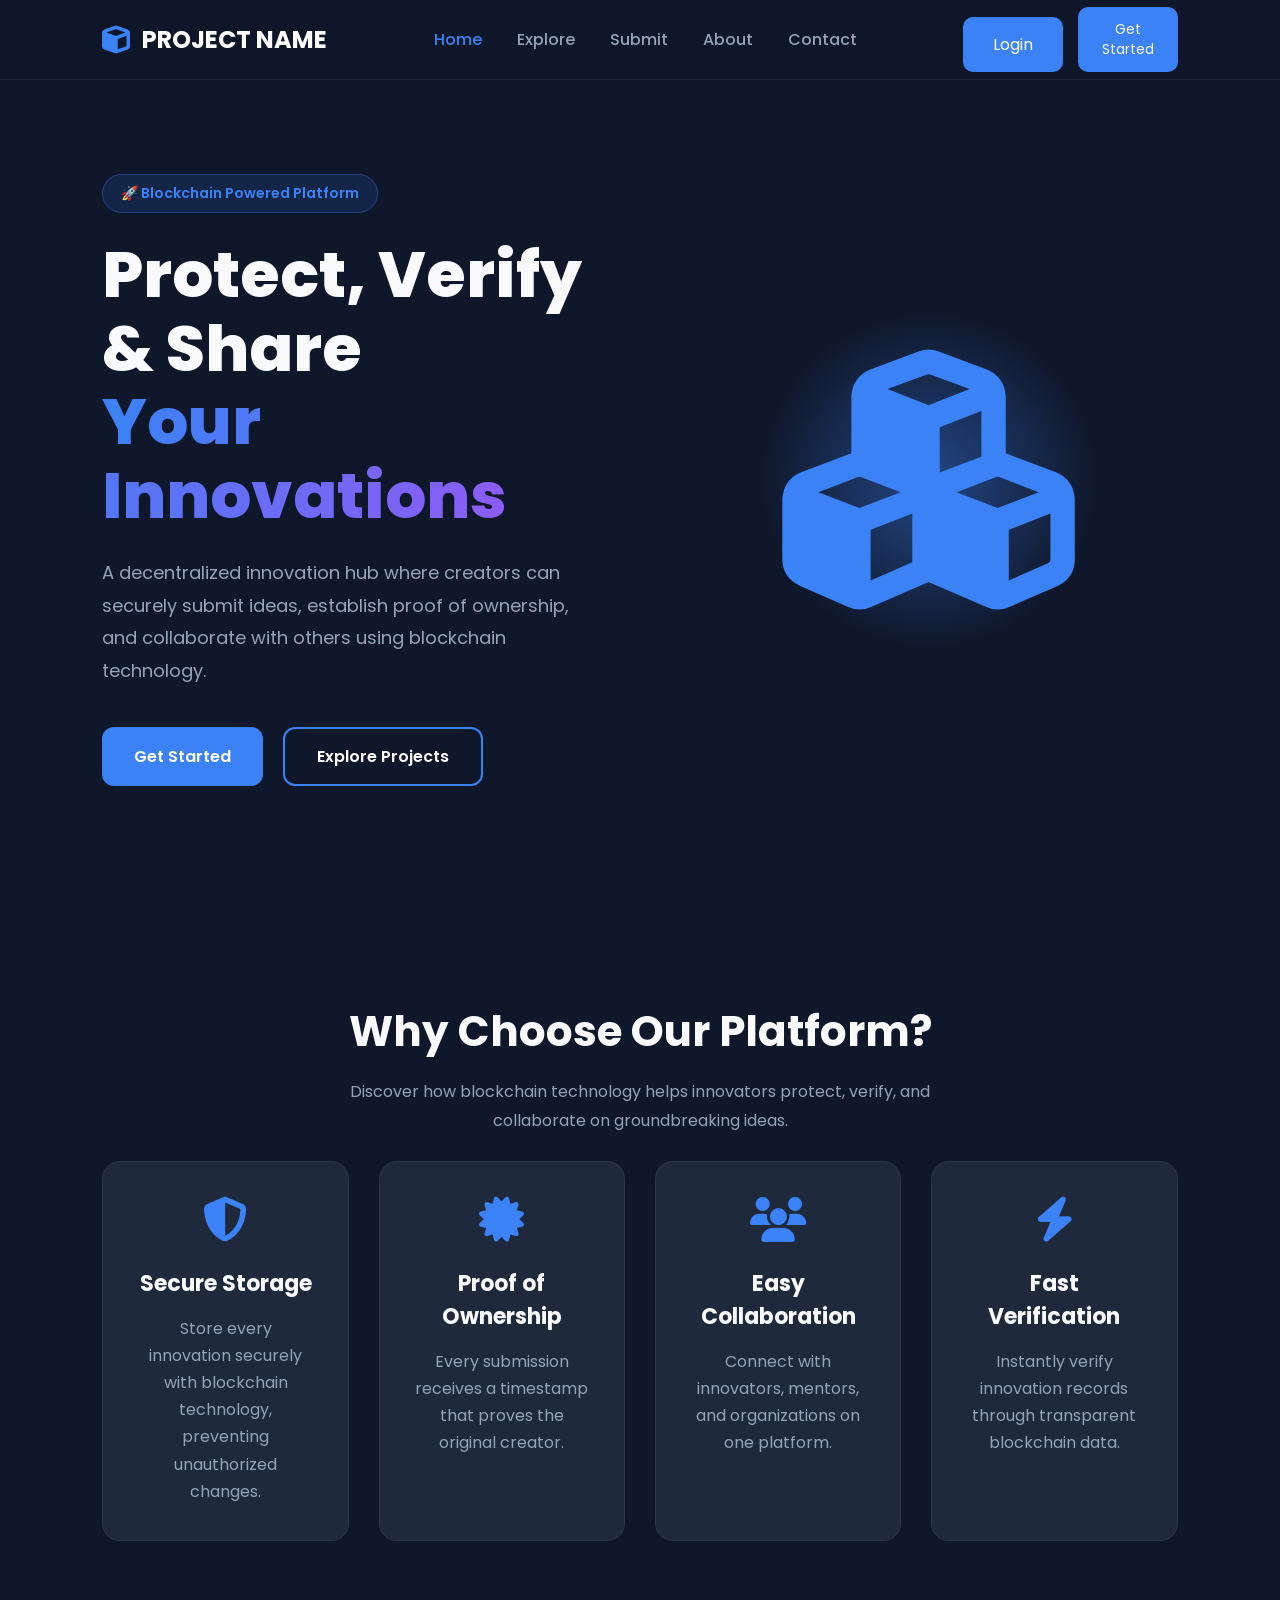
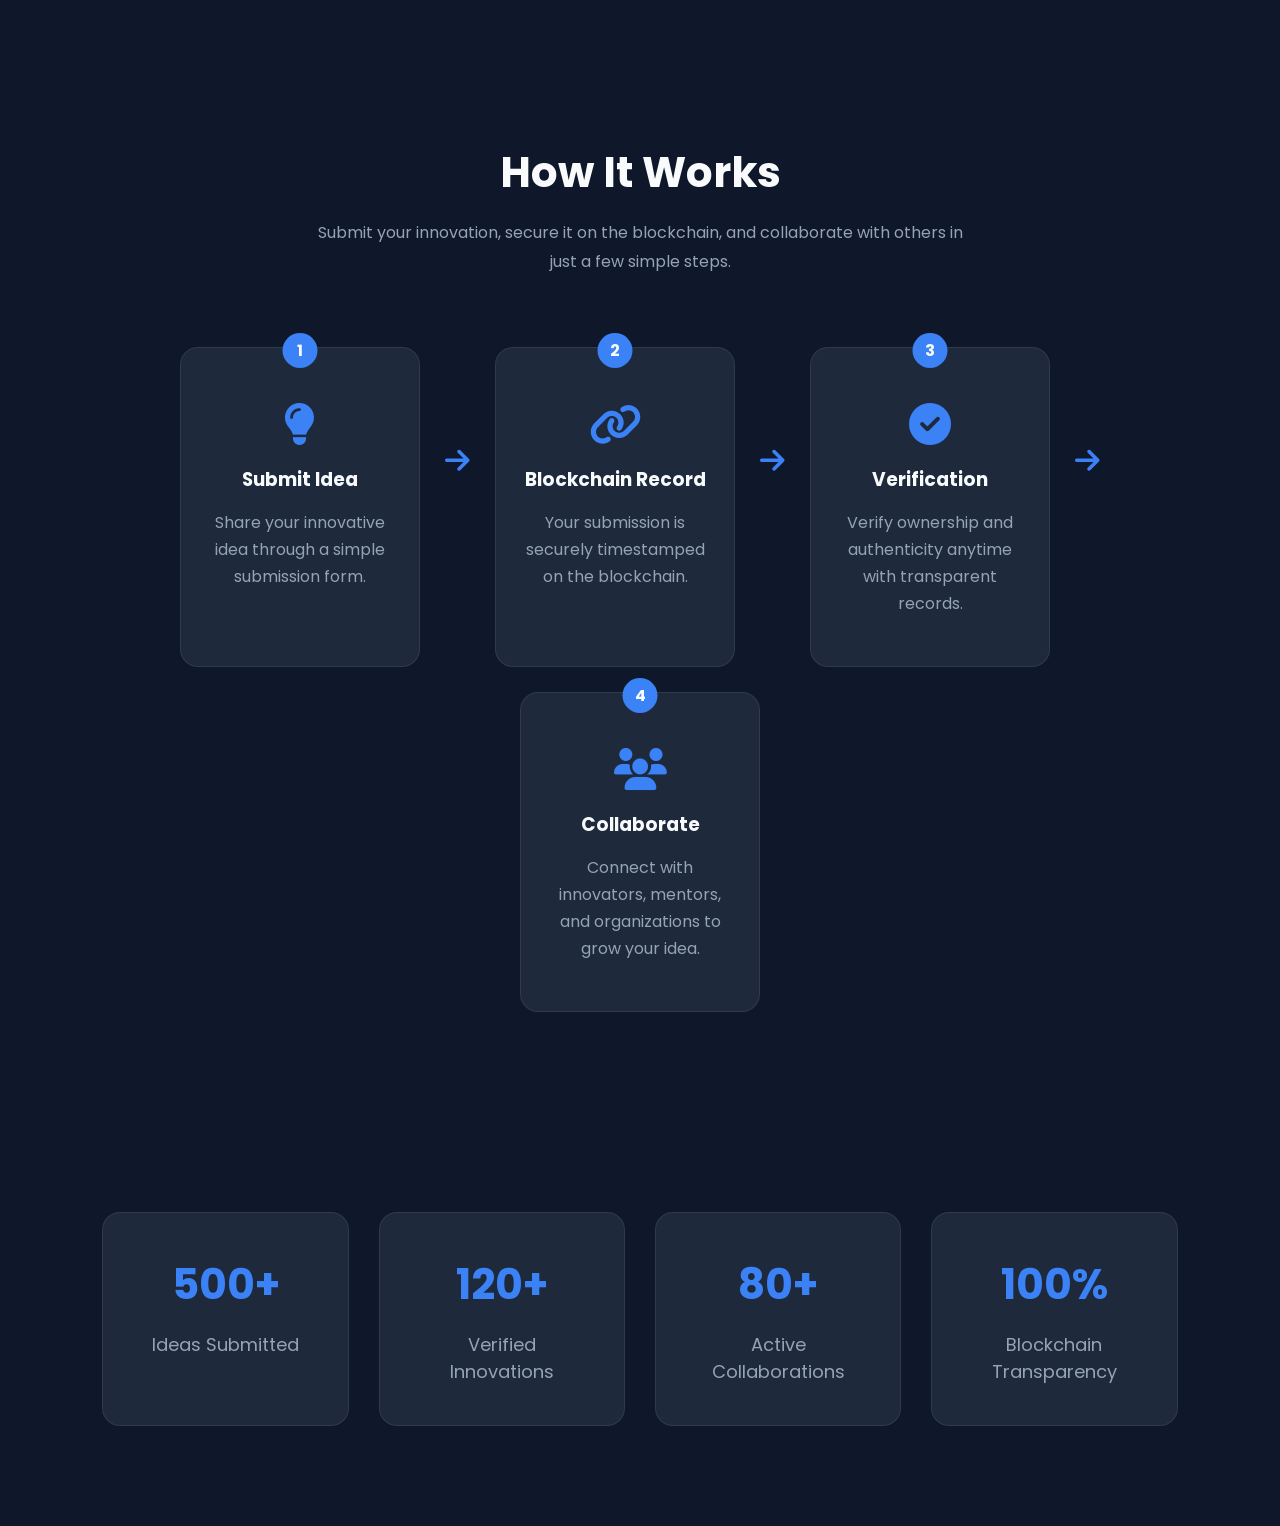
==== index.html @ 3f0844b4 "Update index.html" ====
<!DOCTYPE html>
<html lang="en">

<head>

    <meta charset="UTF-8">
    <meta name="viewport" content="width=device-width, initial-scale=1.0">

    <title>PROJECT NAME</title>

    <!-- Google Font -->
    <link rel="preconnect" href="https://fonts.googleapis.com">
    <link rel="preconnect" href="https://fonts.gstatic.com" crossorigin>

    <link href="https://fonts.googleapis.com/css2?family=Poppins:wght@300;400;500;600;700;800&display=swap" rel="stylesheet">

    <!-- Font Awesome -->
    <link rel="stylesheet"
        href="https://cdnjs.cloudflare.com/ajax/libs/font-awesome/6.7.2/css/all.min.css">
    <link rel="stylesheet" href="style.css">

</head>

<body>

    <!-- ==========================
            HEADER
    =========================== -->

    <header>

        <nav class="navbar">

            <div class="logo">

                <i class="fa-solid fa-cube"></i>

                <h2>PROJECT NAME</h2>

            </div>

            <ul class="nav-links">

                <li><a href="#" class="active">Home</a></li>

                <li><a href="#">Explore</a></li>

                <li><a href="#">Submit</a></li>

                <li><a href="#">About</a></li>

                <li><a href="details.html">Contact</a></li>

            </ul>

            <div class="nav-buttons">

                <button class="login-btn">
                    Login
                </button>

                <button class="get-started-btn">
                    Get Started
                </button>

            </div>

        </nav>

    </header>

    <!-- ==========================
            MAIN
    =========================== -->

    <main>

        <section class="hero">

            <div class="hero-content">

                <p class="hero-tag">
                    🚀 Blockchain Powered Platform
                </p>

                <h1>
                    Protect, Verify & Share
                    <br>
                    <span>Your Innovations</span>
                </h1>

                <p class="hero-description">
                    A decentralized innovation hub where creators can securely
                    submit ideas, establish proof of ownership, and collaborate
                    with others using blockchain technology.
                </p>

                <div class="hero-buttons">

                    <button class="primary-btn">
                        Get Started
                    </button>

                    <button class="secondary-btn">
                        Explore Projects
                    </button>

                </div>

            </div>

            <div class="hero-image">

                <i class="fa-solid fa-cubes"></i>

            </div>

        </section>
    <!-- ==========================
        FEATURES
========================== -->

<section class="features">

    <div class="section-title">

        <h2>Why Choose Our Platform?</h2>

        <p>
            Discover how blockchain technology helps innovators protect,
            verify, and collaborate on groundbreaking ideas.
        </p>

    </div>

    <div class="feature-grid">

        <div class="feature-card">

            <i class="fa-solid fa-shield-halved"></i>

            <h3>Secure Storage</h3>

            <p>
                Store every innovation securely with blockchain technology,
                preventing unauthorized changes.
            </p>

        </div>

        <div class="feature-card">

            <i class="fa-solid fa-certificate"></i>

            <h3>Proof of Ownership</h3>

            <p>
                Every submission receives a timestamp that proves the original creator.
            </p>

        </div>

        <div class="feature-card">

            <i class="fa-solid fa-users"></i>

            <h3>Easy Collaboration</h3>

            <p>
                Connect with innovators, mentors, and organizations on one platform.
            </p>

        </div>

        <div class="feature-card">

            <i class="fa-solid fa-bolt"></i>

            <h3>Fast Verification</h3>

            <p>
                Instantly verify innovation records through transparent blockchain data.
            </p>

        </div>

    </div>

</section>

<!-- ==========================
        HOW IT WORKS
========================== -->

<section class="how-it-works">

    <div class="section-title">

        <h2>How It Works</h2>

        <p>
            Submit your innovation, secure it on the blockchain, and collaborate
            with others in just a few simple steps.
        </p>

    </div>

    <div class="steps">

        <div class="step">

            <div class="step-number">1</div>

            <i class="fa-solid fa-lightbulb"></i>

            <h3>Submit Idea</h3>

            <p>
                Share your innovative idea through a simple submission form.
            </p>

        </div>

        <div class="step-arrow">
            <i class="fa-solid fa-arrow-right"></i>
        </div>

        <div class="step">

            <div class="step-number">2</div>

            <i class="fa-solid fa-link"></i>

            <h3>Blockchain Record</h3>

            <p>
                Your submission is securely timestamped on the blockchain.
            </p>

        </div>

        <div class="step-arrow">
            <i class="fa-solid fa-arrow-right"></i>
        </div>

        <div class="step">

            <div class="step-number">3</div>

            <i class="fa-solid fa-check-circle"></i>

            <h3>Verification</h3>

            <p>
                Verify ownership and authenticity anytime with transparent records.
            </p>

        </div>

        <div class="step-arrow">
            <i class="fa-solid fa-arrow-right"></i>
        </div>

        <div class="step">

            <div class="step-number">4</div>

            <i class="fa-solid fa-users"></i>

            <h3>Collaborate</h3>

            <p>
                Connect with innovators, mentors, and organizations to grow your idea.
            </p>

        </div>

    </div>

</section>

<!-- ==========================
        STATISTICS
========================== -->

<section class="stats">

    <div class="stat-card">

        <h2>500+</h2>

        <p>Ideas Submitted</p>

    </div>

    <div class="stat-card">

        <h2>120+</h2>

        <p>Verified Innovations</p>

    </div>

    <div class="stat-card">

        <h2>80+</h2>

        <p>Active Collaborations</p>

    </div>

    <div class="stat-card">

        <h2>100%</h2>

        <p>Blockchain Transparency</p>

    </div>

</section>

    </main>

    <!-- JavaScript -->

    <script src="js/script.js"></script>
    <script src="js/navbar.js"></script>

</body>

</html>
---- style.css ----
/* ==================== STYLE.CSS ==================== */

/* ==========================
   GOOGLE FONT
========================== */
@import url('https://fonts.googleapis.com/css2?family=Poppins:wght@300;400;500;600;700&display=swap');

/* ==========================
   RESET
========================== */
*{
    margin:0;
    padding:0;
    box-sizing:border-box;
}

/* ==========================
   ROOT VARIABLES
========================== */
:root{

    /* Colors */
    --primary:#3B82F6;
    --primary-dark:#2563EB;
    --secondary:#8B5CF6;

    --background:#0F172A;
    --surface:#1E293B;
    --card:#273549;

    --white:#FFFFFF;
    --text:#F8FAFC;
    --text-light:#94A3B8;

    --success:#22C55E;
    --warning:#F59E0B;
    --danger:#EF4444;

    /* Border Radius */
    --radius-sm:8px;
    --radius-md:12px;
    --radius-lg:18px;

    /* Shadow */
    --shadow:0 10px 30px rgba(0,0,0,0.25);
}

/* ==========================
   BODY
========================== */
body{
    font-family:'Poppins',sans-serif;
    background:var(--background);
    color:var(--text);
    overflow-x:hidden;
}

/* ==========================
   GLOBAL ELEMENTS
========================== */
a{
    text-decoration:none;
    color:inherit;
}

img{
    max-width:100%;
    display:block;
}

button{
    font-family:inherit;
    cursor:pointer;
    border:none;
}

ul{
    list-style:none;
}

section{
    padding:100px 8%;
}

.container{
    max-width:1400px;
    margin:auto;
}

/* ==================== NAVBAR.CSS ==================== */

/* ===========================
        NAVBAR
=========================== */

.navbar{

    width:100%;
    height:80px;

    position:fixed;
    top:0;
    left:0;
    z-index:1000;

    display:flex;
    justify-content:space-between;
    align-items:center;

    padding:0 8%;

    background:rgba(15,23,42,0.85);

    backdrop-filter:blur(15px);

    border-bottom:1px solid rgba(255,255,255,0.08);

}

/* ===========================
        LOGO
=========================== */

.logo{

    display:flex;
    align-items:center;
    gap:12px;

    cursor:pointer;

}

.logo i{

    font-size:28px;

    color:var(--primary);

}

.logo h2{

    font-size:24px;

    font-weight:700;

    color:var(--white);

}

/* ===========================
      NAV LINKS
=========================== */

.nav-links{

    display:flex;
    align-items:center;
    gap:35px;

}

.nav-links li{

    list-style:none;

}

.nav-links a{

    text-decoration:none;

    color:var(--text-light);

    font-size:16px;

    font-weight:500;

    transition:0.3s ease;

}

.nav-links a:hover{

    color:var(--primary);

}

.nav-links .active{

    color:var(--primary);

}

/* ===========================
      BUTTONS
=========================== */

.nav-buttons{

    display:flex;
    gap:15px;

}

.login-btn{

    padding:10px 24px;

    border:2px solid var(--primary);

    border-radius:10px;

    background:transparent;

    color:var(--white);

    transition:.3s;

}

.login-btn:hover{

    background:var(--primary);

}

.get-started-btn{

    padding:10px 24px;

    background:var(--primary);

    color:var(--white);

    border:none;

    border-radius:10px;

    transition:.3s;

}

.get-started-btn:hover{

    background:var(--primary-dark);

    transform:translateY(-2px);

}

/* ==================== HERO.CSS ==================== */

/* ==========================
        HERO SECTION
========================== */

.hero{
    min-height:100vh;
    padding:120px 8% 60px;

    display:flex;
    align-items:center;
    justify-content:space-between;

    gap:80px;

    position:relative;
}

.hero-content{
    flex:1;
}

.hero-tag{

    display:inline-block;

    padding:8px 18px;

    background:rgba(59,130,246,.15);

    color:var(--primary);

    border:1px solid rgba(59,130,246,.3);

    border-radius:50px;

    margin-bottom:25px;

    font-size:14px;

    font-weight:600;
}

.hero h1{

    font-size:64px;

    line-height:1.15;

    margin-bottom:25px;

    font-weight:800;
}

.hero h1 span{

    background:linear-gradient(90deg,#3B82F6,#8B5CF6);

    -webkit-background-clip:text;

    -webkit-text-fill-color:transparent;
}

.hero-description{

    max-width:620px;

    font-size:18px;

    line-height:1.8;

    color:var(--text-light);

    margin-bottom:40px;
}

.hero-buttons{

    display:flex;

    gap:20px;
}

.primary-btn,
.secondary-btn{

    padding:15px 32px;

    border-radius:12px;

    font-size:16px;

    font-weight:600;

    transition:.3s;
}

.primary-btn{

    background:var(--primary);

    color:white;
}

.primary-btn:hover{

    background:var(--primary-dark);

    transform:translateY(-4px);
}

.secondary-btn{

    background:transparent;

    color:white;

    border:2px solid var(--primary);
}

.secondary-btn:hover{

    background:var(--primary);

    transform:translateY(-4px);
}

/* Right Side */

.hero-image{

    flex:1;

    display:flex;

    justify-content:center;

    align-items:center;

    position:relative;
}

.hero-image::before{

    content:"";

    position:absolute;

    width:340px;

    height:340px;

    border-radius:50%;

    background:radial-gradient(circle,
    rgba(59,130,246,.45),
    transparent 70%);

    animation:glowPulse 4s ease-in-out infinite;

}


.hero-image i{

    font-size:260px;

    color:var(--primary);

    position:relative;

    animation:float 4s ease-in-out infinite;

}

/* Floating Animation */

@keyframes float{

    0%{
        transform: translateY(0px);
    }

    50%{
        transform: translateY(-18px);
    }

    100%{
        transform: translateY(0px);
    }

}

@keyframes glowPulse{

    0%,100%{

        transform:scale(1);

        opacity:.35;

    }

    50%{

        transform:scale(1.15);

        opacity:.65;

    }

}



/* ==================== FEATURES.CSS ==================== */

/* ==========================
        FEATURES
========================== */

.features{

    padding:100px 8%;

}

.section-title{

    text-align:center;

    margin-bottom:70px;

}

.section-title h2{

    font-size:42px;

    margin-bottom:15px;

}

.section-title p{

    color:var(--text-light);

    max-width:650px;

    margin:auto;

    line-height:1.8;

}

.feature-grid{

    display:grid;

    grid-template-columns:repeat(4,1fr);

    gap:30px;

}

.feature-card{

    background:var(--surface);

    padding:35px;

    border-radius:18px;

    text-align:center;

    transition:.35s;

    border:1px solid rgba(255,255,255,.06);

}

.feature-card:hover{

    transform:translateY(-10px);

    border-color:var(--primary);

    box-shadow:0 15px 40px rgba(0,0,0,.25);

}

.feature-card i{

    font-size:45px;

    color:var(--primary);

    margin-bottom:25px;

}

.feature-card h3{

    margin-bottom:15px;

    font-size:22px;

}

.feature-card p{

    color:var(--text-light);

    line-height:1.7;

}

/* ==================== HOW-IT-WORKS.CSS ==================== */

/* ==========================
      HOW IT WORKS
========================== */

.how-it-works{

    padding:100px 8%;

}

.steps{

    display:flex;

    justify-content:center;

    align-items:flex-start;

    gap:25px;

    margin-top:70px;

    flex-wrap:wrap;

}

.step{

    width:240px;

    min-height:320px;

    background:var(--surface);

    padding:35px 25px;

    border-radius:18px;

    text-align:center;

    position:relative;

    transition:.3s;

    border:1px solid rgba(255,255,255,.08);

}

.step:hover{

    transform:translateY(-8px);

    border-color:var(--primary);

}

.step-number{

    position:absolute;

    top:-15px;

    left:50%;

    transform:translateX(-50%);

    width:35px;

    height:35px;

    border-radius:50%;

    background:var(--primary);

    display:flex;

    align-items:center;

    justify-content:center;

    font-weight:700;

}

.step i{

    font-size:42px;

    color:var(--primary);

    margin:20px 0;

}

.step h3{

    margin-bottom:15px;

}

.step p{

    color:var(--text-light);

    line-height:1.7;

}

.step-arrow{

    display:flex;

    align-items:center;

    justify-content:center;

    font-size:28px;

    color:var(--primary);

    margin-top:100px;

}

/* ==================== STATS.CSS ==================== */

/* ==========================
        STATISTICS
========================== */

.stats{

    padding:100px 8%;

    display:grid;

    grid-template-columns:repeat(4,1fr);

    gap:30px;

}

.stat-card{

    background:var(--surface);

    border-radius:18px;

    padding:40px;

    text-align:center;

    border:1px solid rgba(255,255,255,.08);

    transition:.3s;

}

.stat-card:hover{

    transform:translateY(-8px);

    border-color:var(--primary);

}

.stat-card h2{

    font-size:42px;

    color:var(--primary);

    margin-bottom:15px;

}

.stat-card p{

    color:var(--text-light);

    font-size:18px;

}

/* ==================== LOGIN.CSS ==================== */

.login-container{

    min-height:100vh;

    display:flex;

    justify-content:center;

    align-items:center;

    background:var(--background);

}

.login-card{

    width:420px;

    background:var(--surface);

    padding:45px;

    border-radius:18px;

    border:1px solid rgba(255,255,255,.08);

    text-align:center;

}

.login-card h1{

    margin-bottom:10px;

}

.login-card p{

    color:var(--text-light);

    margin-bottom:30px;

}

.input-box{

    text-align:left;

    margin-bottom:20px;

}

.input-box label{

    display:block;

    margin-bottom:8px;

}

.input-box input{

    width:100%;

    padding:14px;

    border-radius:10px;

    border:none;

    background:#2b3b52;

    color:white;

    outline:none;

}

.login-btn{

    width:100%;

    padding:15px;

    margin-top:10px;

    background:var(--primary);

    color:white;

    border:none;

    border-radius:10px;

    font-size:16px;

}

.divider{

    margin:30px 0;

    color:var(--text-light);

}

.wallet-btn{

    width:100%;

    padding:15px;

    background:transparent;

    border:2px solid var(--primary);

    color:white;

    border-radius:10px;

    font-size:16px;

}

.register{

    margin-top:25px;

}

.register a{

    color:var(--primary);

}

/* ==================== DASHBOARD.CSS ==================== */

.dashboard{

padding:120px 8%;

}

.welcome{

margin-bottom:40px;

}

.welcome h1{

font-size:42px;

margin-bottom:10px;

}

.welcome p{

color:var(--text-light);

}

.actions{

display:flex;

gap:20px;

margin:50px 0;

}

.actions button{

padding:15px 28px;

background:var(--primary);

color:white;

border:none;

border-radius:12px;

cursor:pointer;

transition:.3s;

}

.actions button:hover{

background:var(--primary-dark);

}

.recent{

background:var(--surface);

padding:30px;

border-radius:18px;

}

.recent h2{

margin-bottom:25px;

}

.activity{

display:flex;

flex-direction:column;

gap:18px;

}

.activity p{

color:var(--text-light);

}

/* ==================== SUBMIT.CSS ==================== */

.submit-page{

padding:120px 8%;

display:flex;

justify-content:center;

}

.submit-card{

width:700px;

background:var(--surface);

padding:40px;

border-radius:18px;

border:1px solid rgba(255,255,255,.08);

}

.submit-card h1{

margin-bottom:10px;

}

.submit-card p{

margin-bottom:30px;

color:var(--text-light);

}

.input-group{

margin-bottom:22px;

}

.input-group label{

display:block;

margin-bottom:8px;

font-weight:500;

}

.input-group input,
.input-group textarea,
.input-group select{

width:100%;

padding:15px;

border:none;

outline:none;

border-radius:10px;

background:#2b3b52;

color:white;

font-size:15px;

}

textarea{

resize:vertical;

}

.submit-btn{

width:100%;

padding:16px;

background:var(--primary);

color:white;

border:none;

border-radius:12px;

font-size:16px;

font-weight:600;

cursor:pointer;

transition:.3s;

}

.submit-btn:hover{

background:var(--primary-dark);

}

/* ==================== EXPLORE.CSS ==================== */

.explore-page{

padding:120px 8%;

}

.explore-page h1{

margin-bottom:30px;

}

.search-bar{

display:flex;

gap:20px;

margin-bottom:40px;

}

.search-bar input,
.search-bar select{

padding:15px;

border:none;

border-radius:10px;

background:#2b3b52;

color:white;

}

.search-bar input{

flex:1;

}

.projects{

display:grid;

grid-template-columns:repeat(3,1fr);

gap:30px;

}

.project-card{

background:var(--surface);

padding:30px;

border-radius:18px;

border:1px solid rgba(255,255,255,.08);

transition:.3s;

}

.project-card:hover{

transform:translateY(-8px);

border-color:var(--primary);

}

.project-card h3{

margin-bottom:15px;

}

.project-card p{

color:var(--text-light);

margin-bottom:25px;

line-height:1.6;

}

.project-card button{

padding:12px 20px;

background:var(--primary);

color:white;

border:none;

border-radius:10px;

cursor:pointer;

}

/* ==================== DETAILS.CSS ==================== */

.details-page{

padding:120px 8%;

display:flex;

justify-content:center;

}

.details-card{

width:800px;

background:var(--surface);

padding:40px;

border-radius:18px;

border:1px solid rgba(255,255,255,.08);

}

.details-card h1{

margin-bottom:20px;

}

.description{

line-height:1.8;

color:var(--text-light);

margin-bottom:30px;

}

.info{

display:flex;

flex-direction:column;

gap:15px;

margin-bottom:35px;

}

.buttons{

display:flex;

gap:20px;

}

.buttons button{

padding:14px 24px;

background:var(--primary);

color:white;

border:none;

border-radius:10px;

cursor:pointer;

}

/* ==================== PROFILE.CSS ==================== */

.profile-page{

padding:120px 8%;

display:flex;

justify-content:center;

}

.profile-card{

width:800px;

background:var(--surface);

padding:40px;

border-radius:18px;

border:1px solid rgba(255,255,255,.08);

text-align:center;

}

.avatar{

width:120px;

height:120px;

border-radius:50%;

background:var(--primary);

margin:auto;

display:flex;

justify-content:center;

align-items:center;

font-size:55px;

color:white;

margin-bottom:20px;

}

.profile-card p{

color:var(--text-light);

margin:10px 0;

}

.profile-stats{

display:flex;

justify-content:space-around;

margin:40px 0;

}

.profile-stats h3{

font-size:32px;

color:var(--primary);

}

.section-title{

margin-bottom:25px;

}

.innovation-list{

display:flex;

flex-direction:column;

gap:15px;

}

.innovation-item{

display:flex;

justify-content:space-between;

align-items:center;

padding:18px;

background:#2b3b52;

border-radius:12px;

}

.innovation-item button{

padding:10px 18px;

background:var(--primary);

border:none;

border-radius:8px;

color:white;

cursor:pointer;

}
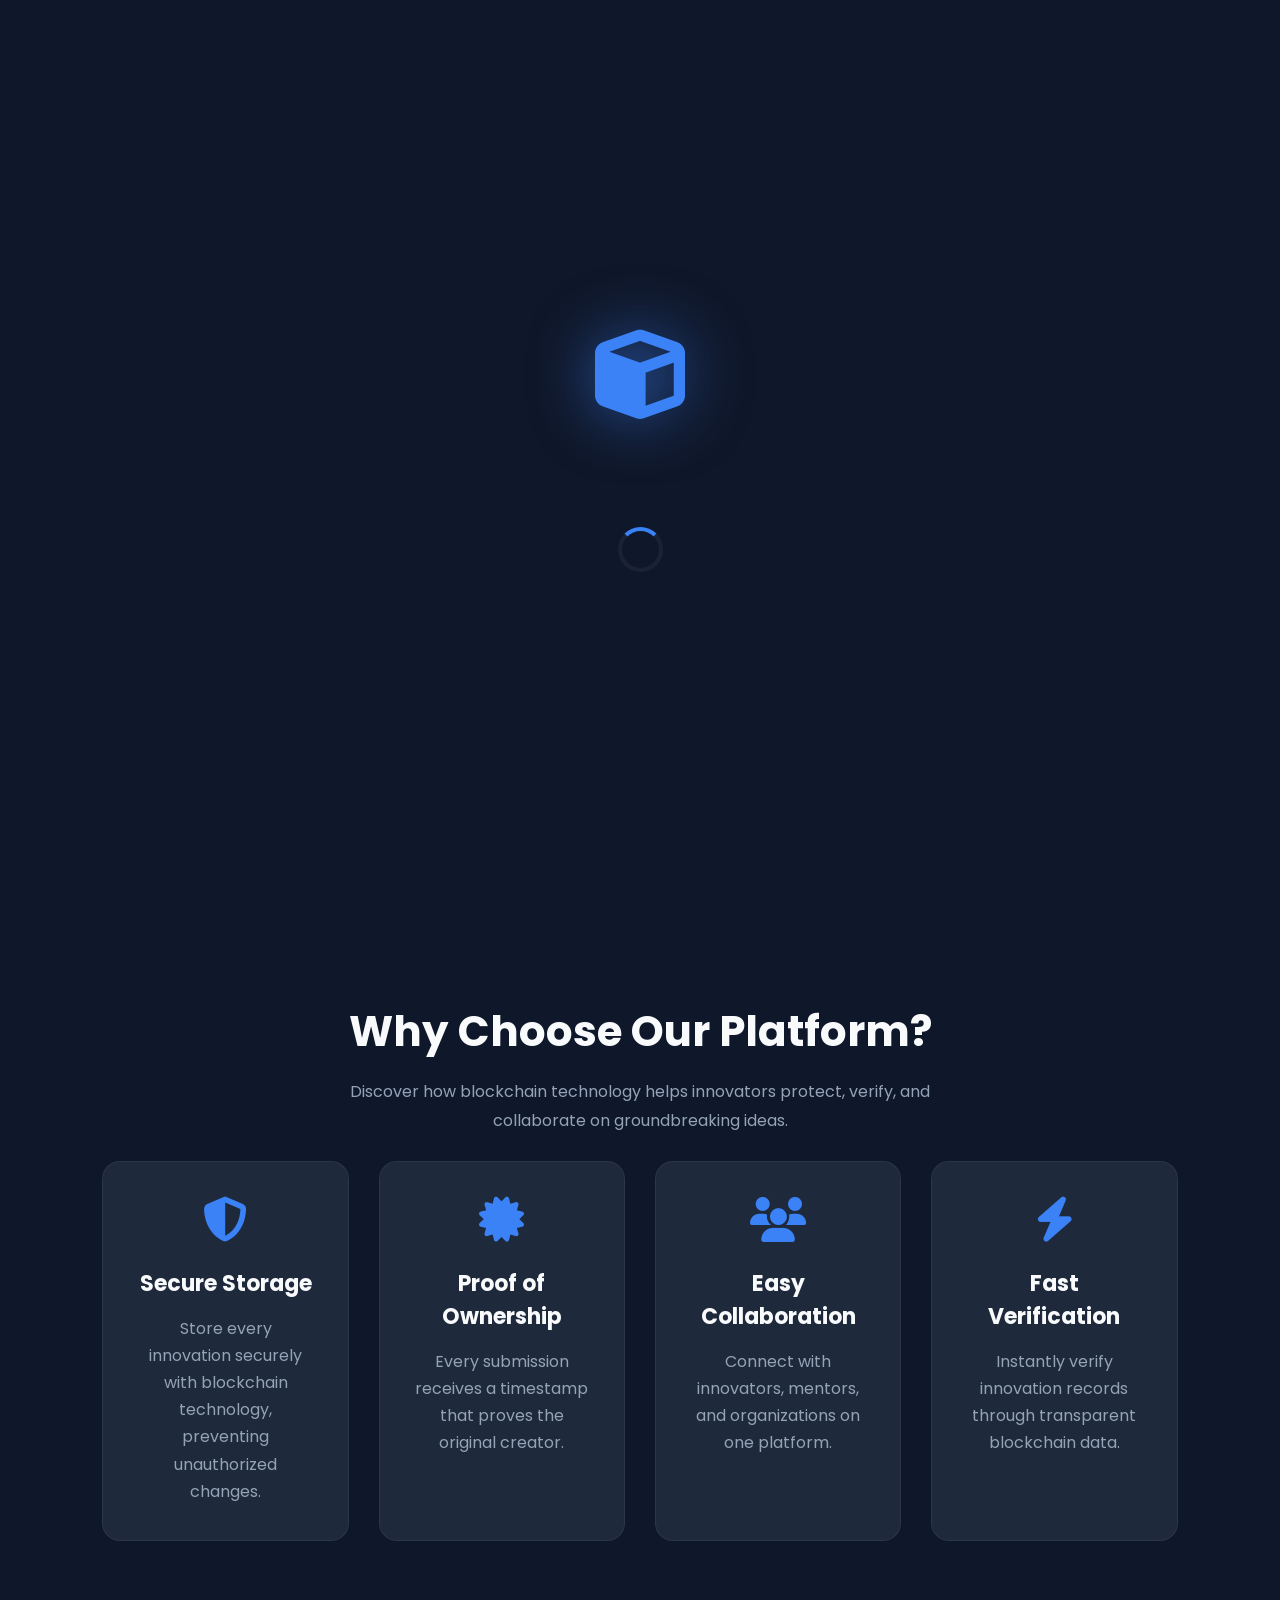
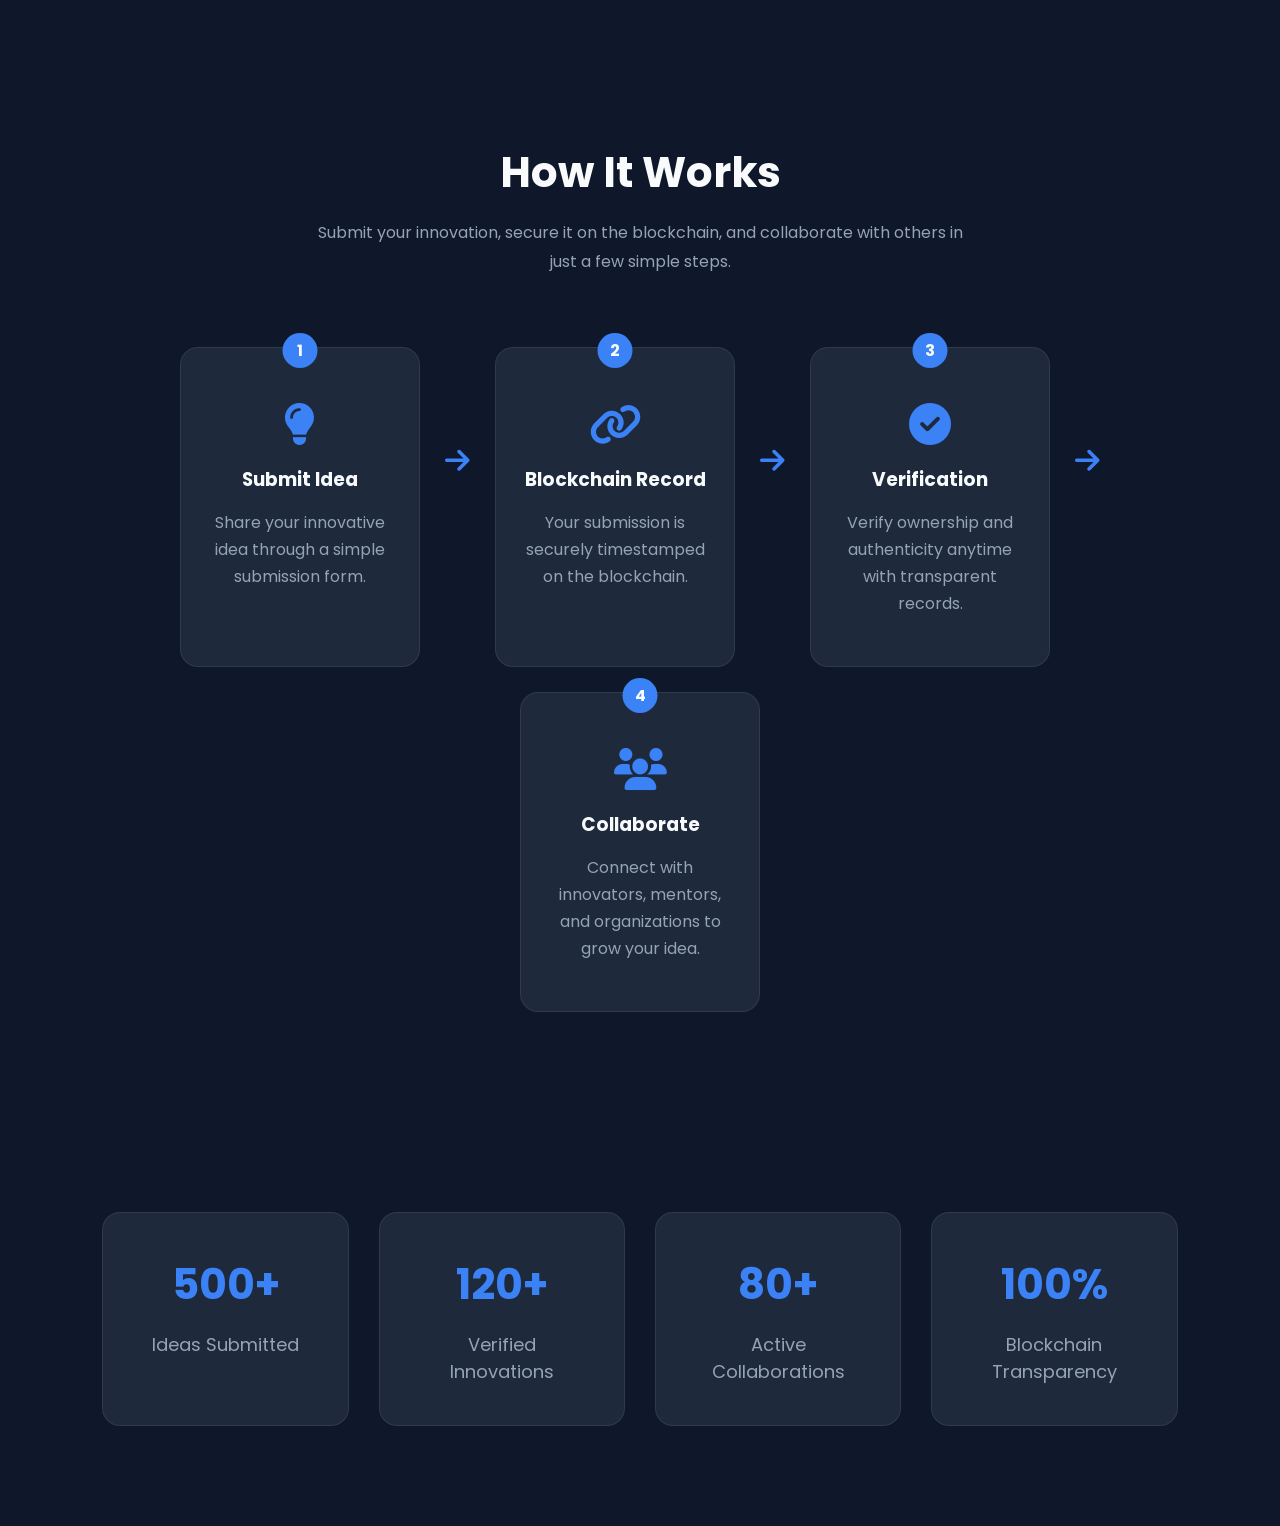
==== commit c28105e9: "Update index.html" ====
--- a/index.html
+++ b/index.html
@@ -27,7 +27,15 @@
     <!-- ==========================
             HEADER
     =========================== -->
-
+<!-- CHESS.COM ENGINE STYLE APP LAUNCH SCREEN MASK -->
+<div id="app-splash-screen">
+    <div class="splash-branding">
+        <i class="fa-solid fa-cube"></i>
+        <h1>NEXUS APPS</h1>
+    </div>
+    <div class="splash-loader-ring"></div>
+</div>
+    
     <header>
 
         <nav class="navbar">
@@ -42,13 +50,13 @@
 
             <ul class="nav-links">
 
-                <li><a href="#" class="active">Home</a></li>
-
-                <li><a href="#">Explore</a></li>
-
-                <li><a href="#">Submit</a></li>
-
-                <li><a href="#">About</a></li>
+                <li><a href="index.html" class="active">Home</a></li>
+
+                <li><a href="explore.html">Explore</a></li>
+
+                <li><a href="submit.html">Submit</a></li>
+
+                <li><a href="profile.html">About</a></li>
 
                 <li><a href="details.html">Contact</a></li>
 
@@ -56,12 +64,12 @@
 
             <div class="nav-buttons">
 
-                <button class="login-btn">
-                    Login
+                <button class="login-btn"><a href ="login.html">
+                    Login</a>
                 </button>
 
-                <button class="get-started-btn">
-                    Get Started
+                <button class="get-started-btn"><a href="register.html">
+                    Get Started</a>
                 </button>
 
             </div>
@@ -98,8 +106,8 @@
 
                 <div class="hero-buttons">
 
-                    <button class="primary-btn">
-                        Get Started
+                    <button class="primary-btn"><a href="register.html">
+                        Get Started</a>
                     </button>
 
                     <button class="secondary-btn">
@@ -324,10 +332,11 @@
 
     <!-- JavaScript -->
 
+    <!-- HACKATHON CORE ENGINES (TEENO JS CONNECT KARO) -->
+    <script src="js/navbar.js"></script>
+    <script src="js/animation.js"></script>
     <script src="js/script.js"></script>
-    <script src="js/navbar.js"></script>
 
 </body>
-
 </html>
 
--- a/style.css
+++ b/style.css
@@ -1415,4 +1415,138 @@
 
 cursor:pointer;
 
-}+   /* ============================================================
+   PREMIUM PAGE ENTRY ACCELERATED ANIMATIONS 
+   ============================================================ */
+
+/* 1. Initial State for Smooth Page Unveil */
+body {
+    opacity: 0;
+    transform: scale(0.99);
+    transition: opacity 0.6s cubic-bezier(0.16, 1, 0.3, 1), transform 0.6s cubic-bezier(0.16, 1, 0.3, 1);
+}
+
+/* 2. Keyframes for Elements Cascading Slide Load Effect */
+@keyframes modernEntrySlide {
+    0% {
+        opacity: 0;
+        transform: translateY(20px);
+    }
+    100% {
+        opacity: 1;
+        transform: translateY(0);
+    }
+}
+
+/* 3. Class assignments to orchestrate smooth flow inside elements */
+.welcome, .hero-content, .login-card, .submit-card, .details-card, .profile-card, .explore-page h1 {
+    animation: modernEntrySlide 0.8s cubic-bezier(0.16, 1, 0.3, 1) forwards;
+}
+
+/* Staggered delay logic so metrics and grids appear gracefully later */
+.stats, .feature-grid, .steps, .projects, .recent {
+    opacity: 0;
+    animation: modernEntrySlide 0.8s cubic-bezier(0.16, 1, 0.3, 1) forwards;
+    animation-delay: 0.15s;
+}
+   
+}
+/* ============================================================
+   CHESS.COM / PLAY STORE STYLE APP LAUNCH INTRO SPLASH
+   ============================================================ */
+
+/* Full Screen Overlay Mask Container */
+#app-splash-screen {
+    position: fixed;
+    top: 0;
+    left: 0;
+    width: 100vw;
+    height: 100vh;
+    background: #0F172A; /* Slate theme backdrop */
+    z-index: 99999; /* Pure top priority over everything */
+    display: flex;
+    flex-direction: column;
+    justify-content: center;
+    align-items: center;
+    transition: opacity 0.6s cubic-bezier(0.86, 0, 0.07, 1), 
+                visibility 0.6s cubic-bezier(0.86, 0, 0.07, 1);
+}
+
+/* Central Vector Branding Container Object */
+.splash-branding {
+    display: flex;
+    flex-direction: column;
+    align-items: center;
+    gap: 20px;
+    animation: appLaunchScale 1.4s cubic-bezier(0.34, 1.56, 0.64, 1) forwards;
+}
+
+.splash-branding i {
+    font-size: 90px;
+    color: #3B82F6; /* Glow blue key token */
+    filter: drop-shadow(0 0 30px rgba(59, 130, 246, 0.6));
+}
+
+.splash-branding h1 {
+    font-size: 32px;
+    font-weight: 800;
+    color: #FFFFFF;
+    letter-spacing: 2px;
+    opacity: 0;
+    animation: textRevealFade 0.5s ease forward;
+    animation-delay: 0.4s;
+}
+
+/* High-End Tech Loading Indicator Ring */
+.splash-loader-ring {
+    margin-top: 40px;
+    width: 45px;
+    height: 45px;
+    border: 4px solid rgba(255, 255, 255, 0.05);
+    border-top: 4px solid #3B82F6;
+    border-radius: 50%;
+    animation: loaderSpinner 0.8s linear infinite;
+}
+
+/* Keyframes Logic Mapping Chess/Play Store Fluid Physics */
+@keyframes appLaunchScale {
+    0% {
+        transform: scale(0.3);
+        opacity: 0;
+    }
+    50% {
+        transform: scale(1.1); /* Elastic overshoot bounce like mobile apps */
+        opacity: 1;
+    }
+    100% {
+        transform: scale(1);
+    }
+}
+
+@keyframes textRevealFade {
+    to {
+        opacity: 1;
+    }
+}
+
+@keyframes loaderSpinner {
+    0% { transform: rotate(0deg); }
+    100% { transform: rotate(360deg); }
+}
+
+/* Body reveal control target style modifier */
+.app-ready main, .app-ready header {
+    animation: appWorkspaceSlideIn 0.8s cubic-bezier(0.16, 1, 0.3, 1) forwards;
+}
+
+@keyframes appWorkspaceSlideIn {
+    0% {
+        opacity: 0;
+        transform: scale(0.97) translateY(15px);
+    }
+    100% {
+        opacity: 1;
+        transform: scale(1) translateY(0);
+    }
+}
+
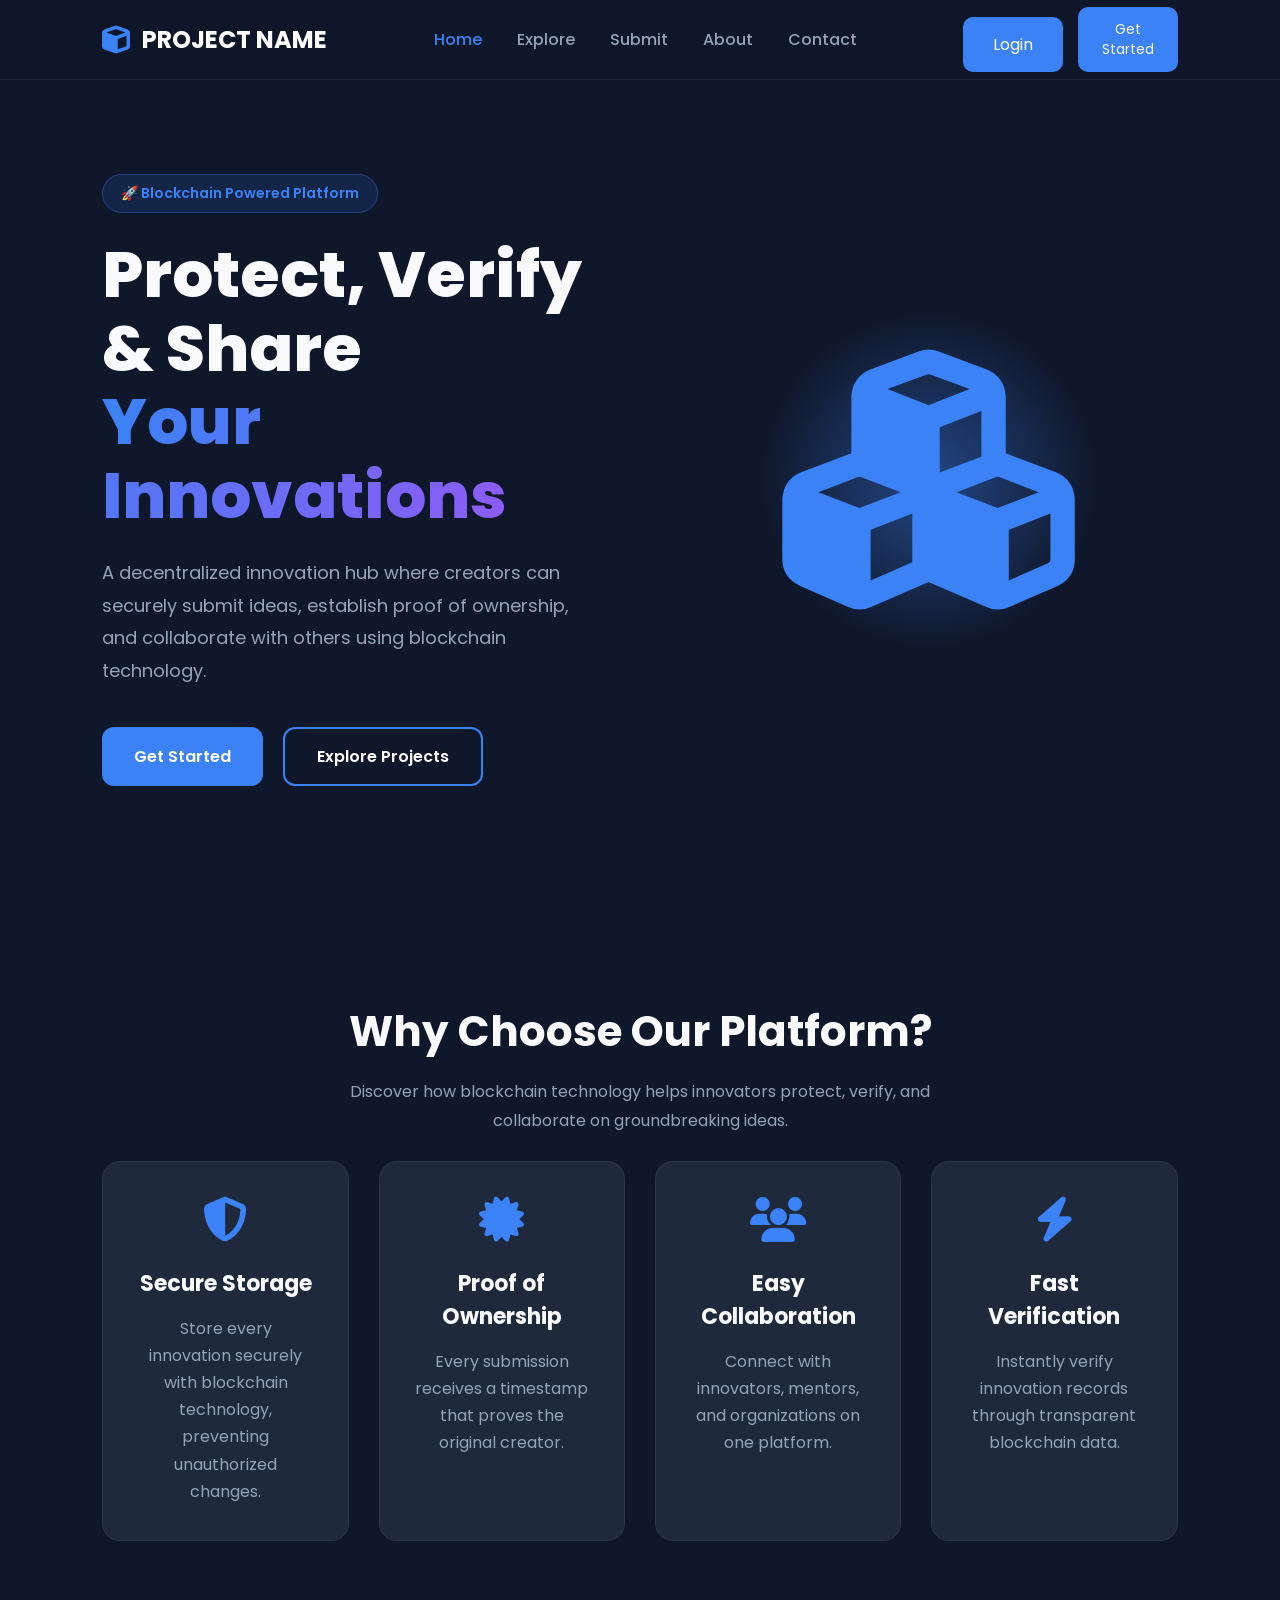
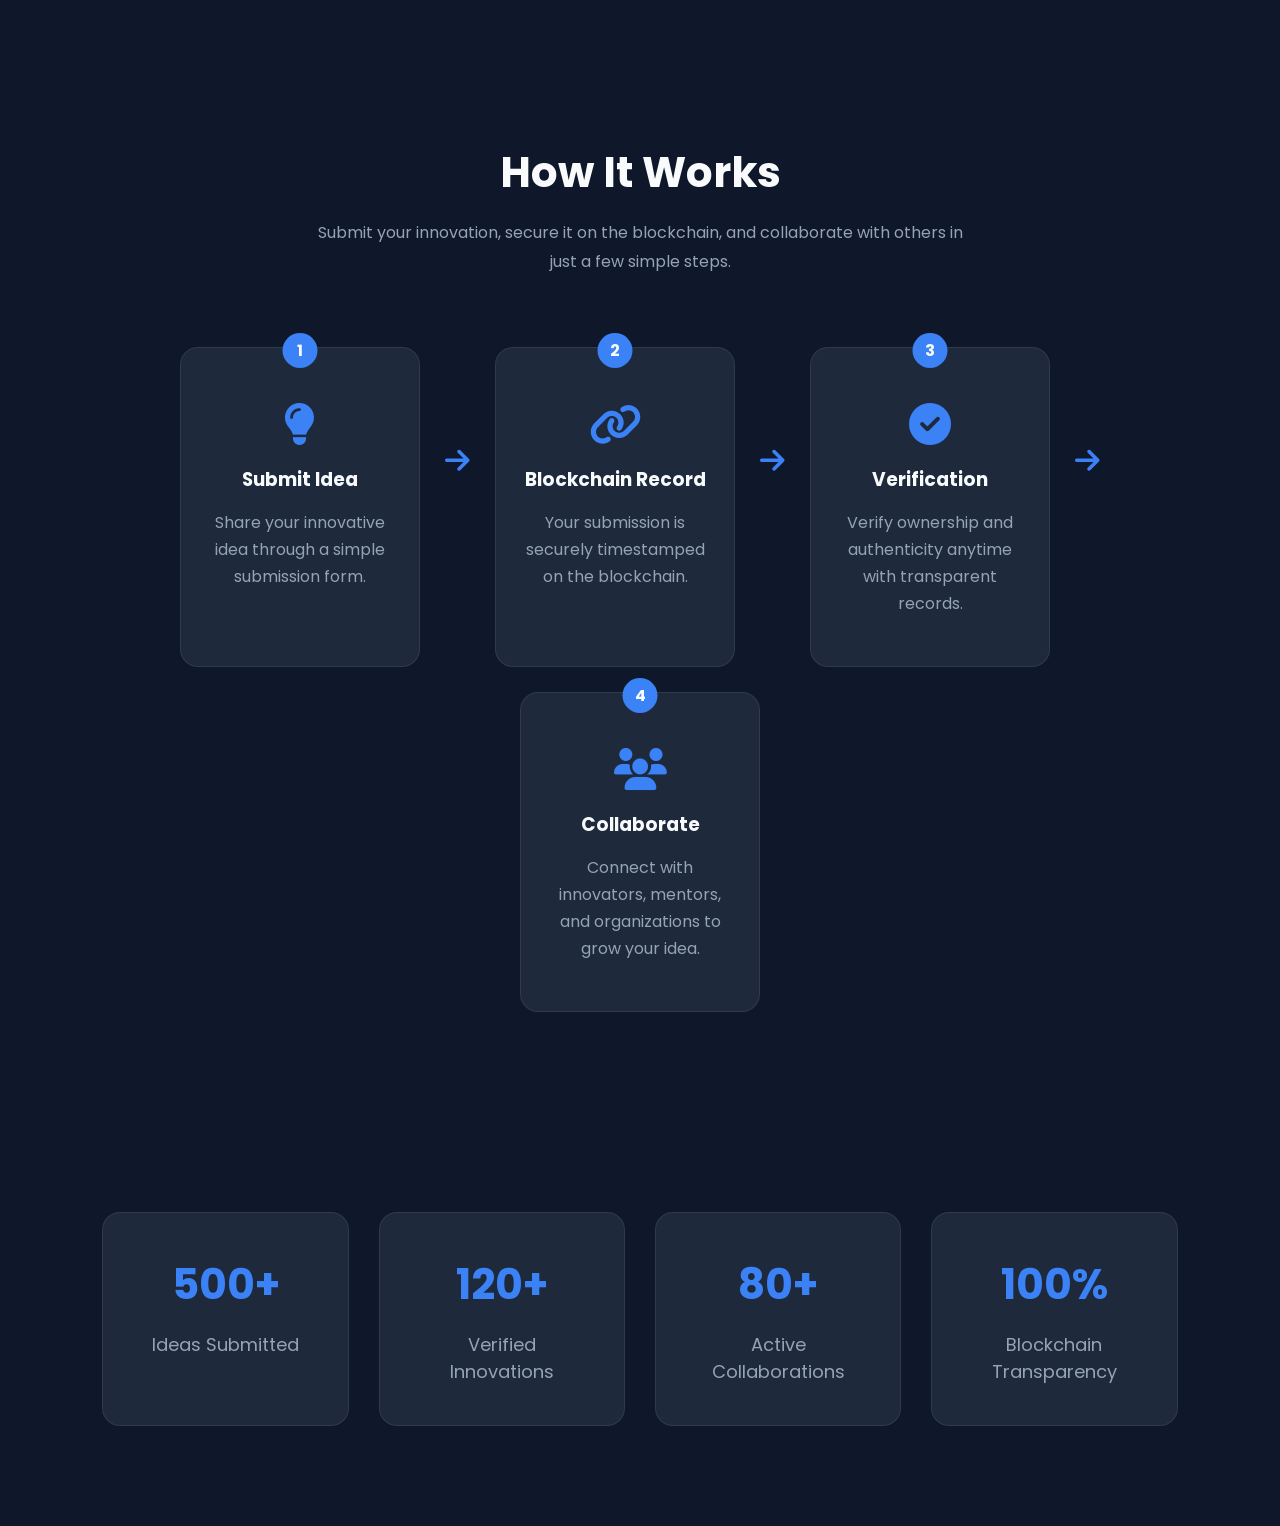
==== commit a1d69480: "Update index.html" ====
--- a/index.html
+++ b/index.html
@@ -56,7 +56,7 @@
 
                 <li><a href="submit.html">Submit</a></li>
 
-                <li><a href="profile.html">About</a></li>
+                <li><a href="about.html">About</a></li>
 
                 <li><a href="details.html">Contact</a></li>
 
--- a/style.css
+++ b/style.css
@@ -1,5 +1,3 @@
-
-
 /* ==================== STYLE.CSS ==================== */
 
 /* ==========================
@@ -20,7 +18,6 @@
    ROOT VARIABLES
 ========================== */
 :root{
-
     /* Colors */
     --primary:#3B82F6;
     --primary-dark:#2563EB;
@@ -90,184 +87,106 @@
 }
 
 /* ==================== NAVBAR.CSS ==================== */
-
-/* ===========================
-        NAVBAR
-=========================== */
-
 .navbar{
-
     width:100%;
     height:80px;
-
     position:fixed;
     top:0;
     left:0;
     z-index:1000;
-
     display:flex;
     justify-content:space-between;
     align-items:center;
-
     padding:0 8%;
-
     background:rgba(15,23,42,0.85);
-
     backdrop-filter:blur(15px);
-
     border-bottom:1px solid rgba(255,255,255,0.08);
-
-}
-
-/* ===========================
-        LOGO
-=========================== */
+}
 
 .logo{
-
     display:flex;
     align-items:center;
     gap:12px;
-
     cursor:pointer;
-
 }
 
 .logo i{
-
     font-size:28px;
-
-    color:var(--primary);
-
+    color:var(--primary);
 }
 
 .logo h2{
-
     font-size:24px;
-
     font-weight:700;
-
     color:var(--white);
-
-}
-
-/* ===========================
-      NAV LINKS
-=========================== */
+}
 
 .nav-links{
-
     display:flex;
     align-items:center;
     gap:35px;
-
 }
 
 .nav-links li{
-
     list-style:none;
-
 }
 
 .nav-links a{
-
     text-decoration:none;
-
-    color:var(--text-light);
-
+    color:var(--text-light);
     font-size:16px;
-
     font-weight:500;
-
     transition:0.3s ease;
-
 }
 
 .nav-links a:hover{
-
-    color:var(--primary);
-
+    color:var(--primary);
 }
 
 .nav-links .active{
-
-    color:var(--primary);
-
-}
-
-/* ===========================
-      BUTTONS
-=========================== */
+    color:var(--primary);
+}
 
 .nav-buttons{
-
     display:flex;
     gap:15px;
-
 }
 
 .login-btn{
-
     padding:10px 24px;
-
     border:2px solid var(--primary);
-
     border-radius:10px;
-
     background:transparent;
-
     color:var(--white);
-
     transition:.3s;
-
 }
 
 .login-btn:hover{
-
-    background:var(--primary);
-
+    background:var(--primary);
 }
 
 .get-started-btn{
-
     padding:10px 24px;
-
-    background:var(--primary);
-
+    background:var(--primary);
     color:var(--white);
-
-    border:none;
-
+    border:none;
     border-radius:10px;
-
     transition:.3s;
-
 }
 
 .get-started-btn:hover{
-
     background:var(--primary-dark);
-
     transform:translateY(-2px);
-
 }
 
 /* ==================== HERO.CSS ==================== */
-
-/* ==========================
-        HERO SECTION
-========================== */
-
 .hero{
     min-height:100vh;
     padding:120px 8% 60px;
-
     display:flex;
     align-items:center;
     justify-content:space-between;
-
     gap:80px;
-
     position:relative;
 }
 
@@ -276,1161 +195,681 @@
 }
 
 .hero-tag{
-
     display:inline-block;
-
     padding:8px 18px;
-
     background:rgba(59,130,246,.15);
-
-    color:var(--primary);
-
+    color:var(--primary);
     border:1px solid rgba(59,130,246,.3);
-
     border-radius:50px;
-
     margin-bottom:25px;
-
     font-size:14px;
-
     font-weight:600;
 }
 
 .hero h1{
-
     font-size:64px;
-
     line-height:1.15;
-
     margin-bottom:25px;
-
     font-weight:800;
 }
 
 .hero h1 span{
-
     background:linear-gradient(90deg,#3B82F6,#8B5CF6);
-
     -webkit-background-clip:text;
-
     -webkit-text-fill-color:transparent;
 }
 
 .hero-description{
-
     max-width:620px;
-
     font-size:18px;
-
     line-height:1.8;
-
-    color:var(--text-light);
-
+    color:var(--text-light);
     margin-bottom:40px;
 }
 
 .hero-buttons{
-
-    display:flex;
-
+    display:flex;
     gap:20px;
 }
 
 .primary-btn,
 .secondary-btn{
-
     padding:15px 32px;
-
     border-radius:12px;
-
     font-size:16px;
-
     font-weight:600;
-
     transition:.3s;
 }
 
 .primary-btn{
-
-    background:var(--primary);
-
+    background:var(--primary);
     color:white;
 }
 
 .primary-btn:hover{
-
     background:var(--primary-dark);
-
     transform:translateY(-4px);
 }
 
 .secondary-btn{
-
     background:transparent;
-
-    color:white;
-
+    color:white;
     border:2px solid var(--primary);
 }
 
 .secondary-btn:hover{
-
-    background:var(--primary);
-
+    background:var(--primary);
     transform:translateY(-4px);
 }
 
-/* Right Side */
-
 .hero-image{
-
     flex:1;
-
-    display:flex;
-
+    display:flex;
     justify-content:center;
-
     align-items:center;
-
     position:relative;
 }
 
 .hero-image::before{
-
     content:"";
-
     position:absolute;
-
     width:340px;
-
     height:340px;
-
     border-radius:50%;
-
-    background:radial-gradient(circle,
-    rgba(59,130,246,.45),
-    transparent 70%);
-
+    background:radial-gradient(circle, rgba(59,130,246,.45), transparent 70%);
     animation:glowPulse 4s ease-in-out infinite;
-
-}
-
+}
 
 .hero-image i{
-
     font-size:260px;
-
-    color:var(--primary);
-
+    color:var(--primary);
     position:relative;
-
     animation:float 4s ease-in-out infinite;
-
-}
-
-/* Floating Animation */
+}
 
 @keyframes float{
-
-    0%{
-        transform: translateY(0px);
-    }
-
-    50%{
-        transform: translateY(-18px);
-    }
-
-    100%{
-        transform: translateY(0px);
-    }
-
+    0%{ transform: translateY(0px); }
+    50%{ transform: translateY(-18px); }
+    100%{ transform: translateY(0px); }
 }
 
 @keyframes glowPulse{
-
-    0%,100%{
-
-        transform:scale(1);
-
-        opacity:.35;
-
-    }
-
-    50%{
-
-        transform:scale(1.15);
-
-        opacity:.65;
-
-    }
-
-}
-
-
+    0%,100%{ transform:scale(1); opacity:.35; }
+    50%{ transform:scale(1.15); opacity:.65; }
+}
 
 /* ==================== FEATURES.CSS ==================== */
-
-/* ==========================
-        FEATURES
-========================== */
-
 .features{
-
     padding:100px 8%;
-
 }
 
 .section-title{
-
     text-align:center;
-
     margin-bottom:70px;
-
 }
 
 .section-title h2{
-
     font-size:42px;
-
     margin-bottom:15px;
-
 }
 
 .section-title p{
-
-    color:var(--text-light);
-
+    color:var(--text-light);
     max-width:650px;
-
     margin:auto;
-
     line-height:1.8;
-
 }
 
 .feature-grid{
-
     display:grid;
-
     grid-template-columns:repeat(4,1fr);
-
     gap:30px;
-
 }
 
 .feature-card{
-
     background:var(--surface);
-
     padding:35px;
-
     border-radius:18px;
-
     text-align:center;
-
     transition:.35s;
-
     border:1px solid rgba(255,255,255,.06);
-
 }
 
 .feature-card:hover{
-
     transform:translateY(-10px);
-
     border-color:var(--primary);
-
     box-shadow:0 15px 40px rgba(0,0,0,.25);
-
 }
 
 .feature-card i{
-
     font-size:45px;
-
-    color:var(--primary);
-
+    color:var(--primary);
     margin-bottom:25px;
-
 }
 
 .feature-card h3{
-
     margin-bottom:15px;
-
     font-size:22px;
-
 }
 
 .feature-card p{
-
-    color:var(--text-light);
-
+    color:var(--text-light);
     line-height:1.7;
-
 }
 
 /* ==================== HOW-IT-WORKS.CSS ==================== */
-
-/* ==========================
-      HOW IT WORKS
-========================== */
-
 .how-it-works{
-
     padding:100px 8%;
-
 }
 
 .steps{
-
-    display:flex;
-
+    display:flex;
     justify-content:center;
-
     align-items:flex-start;
-
     gap:25px;
-
     margin-top:70px;
-
     flex-wrap:wrap;
-
 }
 
 .step{
-
     width:240px;
-
     min-height:320px;
-
     background:var(--surface);
-
     padding:35px 25px;
-
     border-radius:18px;
-
     text-align:center;
-
     position:relative;
-
     transition:.3s;
-
     border:1px solid rgba(255,255,255,.08);
-
 }
 
 .step:hover{
-
     transform:translateY(-8px);
-
     border-color:var(--primary);
-
 }
 
 .step-number{
-
     position:absolute;
-
     top:-15px;
-
     left:50%;
-
     transform:translateX(-50%);
-
     width:35px;
-
     height:35px;
-
     border-radius:50%;
-
-    background:var(--primary);
-
-    display:flex;
-
+    background:var(--primary);
+    display:flex;
     align-items:center;
-
     justify-content:center;
-
     font-weight:700;
-
 }
 
 .step i{
-
     font-size:42px;
-
-    color:var(--primary);
-
+    color:var(--primary);
     margin:20px 0;
-
 }
 
 .step h3{
-
     margin-bottom:15px;
-
 }
 
 .step p{
-
-    color:var(--text-light);
-
+    color:var(--text-light);
     line-height:1.7;
-
 }
 
 .step-arrow{
-
-    display:flex;
-
+    display:flex;
     align-items:center;
-
     justify-content:center;
-
     font-size:28px;
-
-    color:var(--primary);
-
+    color:var(--primary);
     margin-top:100px;
-
 }
 
 /* ==================== STATS.CSS ==================== */
-
-/* ==========================
-        STATISTICS
-========================== */
-
 .stats{
-
     padding:100px 8%;
-
     display:grid;
-
     grid-template-columns:repeat(4,1fr);
-
     gap:30px;
-
 }
 
 .stat-card{
-
     background:var(--surface);
-
     border-radius:18px;
-
     padding:40px;
-
     text-align:center;
-
     border:1px solid rgba(255,255,255,.08);
-
     transition:.3s;
-
 }
 
 .stat-card:hover{
-
     transform:translateY(-8px);
-
     border-color:var(--primary);
-
 }
 
 .stat-card h2{
-
     font-size:42px;
-
-    color:var(--primary);
-
+    color:var(--primary);
     margin-bottom:15px;
-
 }
 
 .stat-card p{
-
-    color:var(--text-light);
-
+    color:var(--text-light);
     font-size:18px;
-
 }
 
 /* ==================== LOGIN.CSS ==================== */
-
 .login-container{
-
     min-height:100vh;
-
-    display:flex;
-
+    display:flex;
     justify-content:center;
-
     align-items:center;
-
     background:var(--background);
-
 }
 
 .login-card{
-
     width:420px;
-
     background:var(--surface);
-
     padding:45px;
-
     border-radius:18px;
-
     border:1px solid rgba(255,255,255,.08);
-
     text-align:center;
-
 }
 
 .login-card h1{
-
     margin-bottom:10px;
-
 }
 
 .login-card p{
-
-    color:var(--text-light);
-
+    color:var(--text-light);
     margin-bottom:30px;
-
 }
 
 .input-box{
-
     text-align:left;
-
     margin-bottom:20px;
-
 }
 
 .input-box label{
-
     display:block;
-
     margin-bottom:8px;
-
 }
 
 .input-box input{
-
     width:100%;
-
     padding:14px;
-
     border-radius:10px;
-
-    border:none;
-
+    border:none;
     background:#2b3b52;
-
-    color:white;
-
+    color:white;
     outline:none;
-
 }
 
 .login-btn{
-
     width:100%;
-
     padding:15px;
-
     margin-top:10px;
-
-    background:var(--primary);
-
-    color:white;
-
-    border:none;
-
+    background:var(--primary);
+    color:white;
+    border:none;
     border-radius:10px;
-
     font-size:16px;
-
 }
 
 .divider{
-
     margin:30px 0;
-
-    color:var(--text-light);
-
+    color:var(--text-light);
 }
 
 .wallet-btn{
-
     width:100%;
-
     padding:15px;
-
     background:transparent;
-
     border:2px solid var(--primary);
-
-    color:white;
-
+    color:white;
     border-radius:10px;
-
     font-size:16px;
-
 }
 
 .register{
-
     margin-top:25px;
-
 }
 
 .register a{
-
-    color:var(--primary);
-
+    color:var(--primary);
 }
 
 /* ==================== DASHBOARD.CSS ==================== */
-
 .dashboard{
-
-padding:120px 8%;
-
+    padding:120px 8%;
 }
 
 .welcome{
-
-margin-bottom:40px;
-
+    margin-bottom:40px;
 }
 
 .welcome h1{
-
-font-size:42px;
-
-margin-bottom:10px;
-
+    font-size:42px;
+    margin-bottom:10px;
 }
 
 .welcome p{
-
-color:var(--text-light);
-
+    color:var(--text-light);
 }
 
 .actions{
-
-display:flex;
-
-gap:20px;
-
-margin:50px 0;
-
+    display:flex;
+    gap:20px;
+    margin:50px 0;
 }
 
 .actions button{
-
-padding:15px 28px;
-
-background:var(--primary);
-
-color:white;
-
-border:none;
-
-border-radius:12px;
-
-cursor:pointer;
-
-transition:.3s;
-
+    padding:15px 28px;
+    background:var(--primary);
+    color:white;
+    border:none;
+    border-radius:12px;
+    cursor:pointer;
+    transition:.3s;
 }
 
 .actions button:hover{
-
-background:var(--primary-dark);
-
+    background:var(--primary-dark);
 }
 
 .recent{
-
-background:var(--surface);
-
-padding:30px;
-
-border-radius:18px;
-
+    background:var(--surface);
+    padding:30px;
+    border-radius:18px;
 }
 
 .recent h2{
-
-margin-bottom:25px;
-
+    margin-bottom:25px;
 }
 
 .activity{
-
-display:flex;
-
-flex-direction:column;
-
-gap:18px;
-
+    display:flex;
+    flex-direction:column;
+    gap:18px;
 }
 
 .activity p{
-
-color:var(--text-light);
-
+    color:var(--text-light);
 }
 
 /* ==================== SUBMIT.CSS ==================== */
-
 .submit-page{
-
-padding:120px 8%;
-
-display:flex;
-
-justify-content:center;
-
+    padding:120px 8%;
+    display:flex;
+    justify-content:center;
 }
 
 .submit-card{
-
-width:700px;
-
-background:var(--surface);
-
-padding:40px;
-
-border-radius:18px;
-
-border:1px solid rgba(255,255,255,.08);
-
+    width:700px;
+    background:var(--surface);
+    padding:40px;
+    border-radius:18px;
+    border:1px solid rgba(255,255,255,.08);
 }
 
 .submit-card h1{
-
-margin-bottom:10px;
-
+    margin-bottom:10px;
 }
 
 .submit-card p{
-
-margin-bottom:30px;
-
-color:var(--text-light);
-
+    margin-bottom:30px;
+    color:var(--text-light);
 }
 
 .input-group{
-
-margin-bottom:22px;
-
+    margin-bottom:22px;
 }
 
 .input-group label{
-
-display:block;
-
-margin-bottom:8px;
-
-font-weight:500;
-
+    display:block;
+    margin-bottom:8px;
+    font-weight:500;
 }
 
 .input-group input,
 .input-group textarea,
 .input-group select{
-
-width:100%;
-
-padding:15px;
-
-border:none;
-
-outline:none;
-
-border-radius:10px;
-
-background:#2b3b52;
-
-color:white;
-
-font-size:15px;
-
+    width:100%;
+    padding:15px;
+    border:none;
+    outline:none;
+    border-radius:10px;
+    background:#2b3b52;
+    color:white;
+    font-size:15px;
 }
 
 textarea{
-
-resize:vertical;
-
+    resize:vertical;
 }
 
 .submit-btn{
-
-width:100%;
-
-padding:16px;
-
-background:var(--primary);
-
-color:white;
-
-border:none;
-
-border-radius:12px;
-
-font-size:16px;
-
-font-weight:600;
-
-cursor:pointer;
-
-transition:.3s;
-
+    width:100%;
+    padding:16px;
+    background:var(--primary);
+    color:white;
+    border:none;
+    border-radius:12px;
+    font-size:16px;
+    font-weight:600;
+    cursor:pointer;
+    transition:.3s;
 }
 
 .submit-btn:hover{
-
-background:var(--primary-dark);
-
+    background:var(--primary-dark);
 }
 
 /* ==================== EXPLORE.CSS ==================== */
-
 .explore-page{
-
-padding:120px 8%;
-
+    padding:120px 8%;
 }
 
 .explore-page h1{
-
-margin-bottom:30px;
-
+    margin-bottom:30px;
 }
 
 .search-bar{
-
-display:flex;
-
-gap:20px;
-
-margin-bottom:40px;
-
+    display:flex;
+    gap:20px;
+    margin-bottom:40px;
 }
 
 .search-bar input,
 .search-bar select{
-
-padding:15px;
-
-border:none;
-
-border-radius:10px;
-
-background:#2b3b52;
-
-color:white;
-
+    padding:15px;
+    border:none;
+    border-radius:10px;
+    background:#2b3b52;
+    color:white;
 }
 
 .search-bar input{
-
-flex:1;
-
+    flex:1;
 }
 
 .projects{
-
-display:grid;
-
-grid-template-columns:repeat(3,1fr);
-
-gap:30px;
-
+    display:grid;
+    grid-template-columns:repeat(3,1fr);
+    gap:30px;
 }
 
 .project-card{
-
-background:var(--surface);
-
-padding:30px;
-
-border-radius:18px;
-
-border:1px solid rgba(255,255,255,.08);
-
-transition:.3s;
-
+    background:var(--surface);
+    padding:30px;
+    border-radius:18px;
+    border:1px solid rgba(255,255,255,.08);
+    transition:.3s;
 }
 
 .project-card:hover{
-
-transform:translateY(-8px);
-
-border-color:var(--primary);
-
+    transform:translateY(-8px);
+    border-color:var(--primary);
 }
 
 .project-card h3{
-
-margin-bottom:15px;
-
+    margin-bottom:15px;
 }
 
 .project-card p{
-
-color:var(--text-light);
-
-margin-bottom:25px;
-
-line-height:1.6;
-
+    color:var(--text-light);
+    margin-bottom:25px;
+    line-height:1.6;
 }
 
 .project-card button{
-
-padding:12px 20px;
-
-background:var(--primary);
-
-color:white;
-
-border:none;
-
-border-radius:10px;
-
-cursor:pointer;
-
+    padding:12px 20px;
+    background:var(--primary);
+    color:white;
+    border:none;
+    border-radius:10px;
+    cursor:pointer;
 }
 
 /* ==================== DETAILS.CSS ==================== */
-
 .details-page{
-
-padding:120px 8%;
-
-display:flex;
-
-justify-content:center;
-
+    padding:120px 8%;
+    display:flex;
+    justify-content:center;
 }
 
 .details-card{
-
-width:800px;
-
-background:var(--surface);
-
-padding:40px;
-
-border-radius:18px;
-
-border:1px solid rgba(255,255,255,.08);
-
+    width:800px;
+    background:var(--surface);
+    padding:40px;
+    border-radius:18px;
+    border:1px solid rgba(255,255,255,.08);
 }
 
 .details-card h1{
-
-margin-bottom:20px;
-
+    margin-bottom:20px;
 }
 
 .description{
-
-line-height:1.8;
-
-color:var(--text-light);
-
-margin-bottom:30px;
-
+    line-height:1.8;
+    color:var(--text-light);
+    margin-bottom:30px;
 }
 
 .info{
-
-display:flex;
-
-flex-direction:column;
-
-gap:15px;
-
-margin-bottom:35px;
-
+    display:flex;
+    flex-direction:column;
+    gap:15px;
+    margin-bottom:35px;
 }
 
 .buttons{
-
-display:flex;
-
-gap:20px;
-
+    display:flex;
+    gap:20px;
 }
 
 .buttons button{
-
-padding:14px 24px;
-
-background:var(--primary);
-
-color:white;
-
-border:none;
-
-border-radius:10px;
-
-cursor:pointer;
-
+    padding:14px 24px;
+    background:var(--primary);
+    color:white;
+    border:none;
+    border-radius:10px;
+    cursor:pointer;
 }
 
 /* ==================== PROFILE.CSS ==================== */
-
 .profile-page{
-
-padding:120px 8%;
-
-display:flex;
-
-justify-content:center;
-
+    padding:120px 8%;
+    display:flex;
+    justify-content:center;
 }
 
 .profile-card{
-
-width:800px;
-
-background:var(--surface);
-
-padding:40px;
-
-border-radius:18px;
-
-border:1px solid rgba(255,255,255,.08);
-
-text-align:center;
-
+    width:800px;
+    background:var(--surface);
+    padding:40px;
+    border-radius:18px;
+    border:1px solid rgba(255,255,255,.08);
+    text-align:center;
 }
 
 .avatar{
-
-width:120px;
-
-height:120px;
-
-border-radius:50%;
-
-background:var(--primary);
-
-margin:auto;
-
-display:flex;
-
-justify-content:center;
-
-align-items:center;
-
-font-size:55px;
-
-color:white;
-
-margin-bottom:20px;
-
+    width:120px;
+    height:120px;
+    border-radius:50%;
+    background:var(--primary);
+    margin:auto;
+    display:flex;
+    justify-content:center;
+    align-items:center;
+    font-size:55px;
+    color:white;
+    margin-bottom:20px;
 }
 
 .profile-card p{
-
-color:var(--text-light);
-
-margin:10px 0;
-
+    color:var(--text-light);
+    margin:10px 0;
 }
 
 .profile-stats{
-
-display:flex;
-
-justify-content:space-around;
-
-margin:40px 0;
-
+    display:flex;
+    justify-content:space-around;
+    margin:40px 0;
 }
 
 .profile-stats h3{
-
-font-size:32px;
-
-color:var(--primary);
-
+    font-size:32px;
+    color:var(--primary);
 }
 
 .section-title{
-
-margin-bottom:25px;
-
+    margin-bottom:25px;
 }
 
 .innovation-list{
-
-display:flex;
-
-flex-direction:column;
-
-gap:15px;
-
+    display:flex;
+    flex-direction:column;
+    gap:15px;
 }
 
 .innovation-item{
-
-display:flex;
-
-justify-content:space-between;
-
-align-items:center;
-
-padding:18px;
-
-background:#2b3b52;
-
-border-radius:12px;
-
+    display:flex;
+    justify-content:space-between;
+    align-items:center;
+    padding:18px;
+    background:#2b3b52;
+    border-radius:12px;
 }
 
 .innovation-item button{
-
-padding:10px 18px;
-
-background:var(--primary);
-
-border:none;
-
-border-radius:8px;
-
-color:white;
-
-cursor:pointer;
-
-   /* ============================================================
+    padding:10px 18px;
+    background:var(--primary);
+    border:none;
+    border-radius:8px;
+    color:white;
+    cursor:pointer;
+}
+
+/* ============================================================
    PREMIUM PAGE ENTRY ACCELERATED ANIMATIONS 
    ============================================================ */
-
-/* 1. Initial State for Smooth Page Unveil */
+/* ============================================================
+   🔥 BLANK SCREEN CRITICAL FIX (PURE CSS FORCE REVEAL)
+   ============================================================ */
+
+/* Initial block bypass - body ko invisible state me lock hone se bachayega */
 body {
-    opacity: 0;
-    transform: scale(0.99);
-    transition: opacity 0.6s cubic-bezier(0.16, 1, 0.3, 1), transform 0.6s cubic-bezier(0.16, 1, 0.3, 1);
-}
-
-/* 2. Keyframes for Elements Cascading Slide Load Effect */
+    opacity: 1 !important; /* Forcefully page ko visible karega */
+    transform: none !important; /* Scale lock remove */
+}
+
 @keyframes modernEntrySlide {
     0% {
         opacity: 0;
-        transform: translateY(20px);
+        transform: translateY(15px);
     }
     100% {
         opacity: 1;
@@ -1438,41 +877,39 @@
     }
 }
 
-/* 3. Class assignments to orchestrate smooth flow inside elements */
+/* Page content elements ko smoothly up-slide karega */
 .welcome, .hero-content, .login-card, .submit-card, .details-card, .profile-card, .explore-page h1 {
-    animation: modernEntrySlide 0.8s cubic-bezier(0.16, 1, 0.3, 1) forwards;
-}
-
-/* Staggered delay logic so metrics and grids appear gracefully later */
+    opacity: 0;
+    animation: modernEntrySlide 0.6s cubic-bezier(0.16, 1, 0.3, 1) forwards;
+}
+
 .stats, .feature-grid, .steps, .projects, .recent {
     opacity: 0;
-    animation: modernEntrySlide 0.8s cubic-bezier(0.16, 1, 0.3, 1) forwards;
-    animation-delay: 0.15s;
-}
-   
-}
+    animation: modernEntrySlide 0.6s cubic-bezier(0.16, 1, 0.3, 1) forwards;
+    animation-delay: 0.1s;
+}
+
 /* ============================================================
-   CHESS.COM / PLAY STORE STYLE APP LAUNCH INTRO SPLASH
+   CHESS.COM / PLAY STORE STYLE AUTOMATIC SPLASH BYPASS
    ============================================================ */
-
-/* Full Screen Overlay Mask Container */
 #app-splash-screen {
     position: fixed;
     top: 0;
     left: 0;
     width: 100vw;
     height: 100vh;
-    background: #0F172A; /* Slate theme backdrop */
-    z-index: 99999; /* Pure top priority over everything */
+    background: #0F172A;
+    z-index: 99999;
     display: flex;
     flex-direction: column;
     justify-content: center;
     align-items: center;
-    transition: opacity 0.6s cubic-bezier(0.86, 0, 0.07, 1), 
-                visibility 0.6s cubic-bezier(0.86, 0, 0.07, 1);
-}
-
-/* Central Vector Branding Container Object */
+    
+    /* 🔥 PURE CSS ROUTINE: 1.5s loader ghumega, fir automatic vanish! */
+    animation: autoVanishSplash 0.5s cubic-bezier(0.86, 0, 0.07, 1) forwards;
+    animation-delay: 1.5s; 
+}
+
 .splash-branding {
     display: flex;
     flex-direction: column;
@@ -1483,7 +920,7 @@
 
 .splash-branding i {
     font-size: 90px;
-    color: #3B82F6; /* Glow blue key token */
+    color: #3B82F6;
     filter: drop-shadow(0 0 30px rgba(59, 130, 246, 0.6));
 }
 
@@ -1492,12 +929,8 @@
     font-weight: 800;
     color: #FFFFFF;
     letter-spacing: 2px;
-    opacity: 0;
-    animation: textRevealFade 0.5s ease forward;
-    animation-delay: 0.4s;
-}
-
-/* High-End Tech Loading Indicator Ring */
+}
+
 .splash-loader-ring {
     margin-top: 40px;
     width: 45px;
@@ -1508,25 +941,30 @@
     animation: loaderSpinner 0.8s linear infinite;
 }
 
-/* Keyframes Logic Mapping Chess/Play Store Fluid Physics */
-@keyframes appLaunchScale {
+/* ============================================================
+   APP INTERACTION CONTROL TARGET MODIFIER KEYFRAMES
+   ============================================================ */
+@keyframes autoVanishSplash {
     0% {
-        transform: scale(0.3);
+        opacity: 1;
+        visibility: visible;
+    }
+    99% {
         opacity: 0;
-    }
-    50% {
-        transform: scale(1.1); /* Elastic overshoot bounce like mobile apps */
-        opacity: 1;
+        visibility: visible;
     }
     100% {
-        transform: scale(1);
+        opacity: 0;
+        visibility: hidden;
+        display: none;
+        pointer-events: none;
     }
 }
 
-@keyframes textRevealFade {
-    to {
-        opacity: 1;
-    }
+@keyframes appLaunchScale {
+    0% { transform: scale(0.3); opacity: 0; }
+    50% { transform: scale(1.1); opacity: 1; }
+    100% { transform: scale(1); }
 }
 
 @keyframes loaderSpinner {
@@ -1534,7 +972,6 @@
     100% { transform: rotate(360deg); }
 }
 
-/* Body reveal control target style modifier */
 .app-ready main, .app-ready header {
     animation: appWorkspaceSlideIn 0.8s cubic-bezier(0.16, 1, 0.3, 1) forwards;
 }
@@ -1549,4 +986,3 @@
         transform: scale(1) translateY(0);
     }
 }
-
